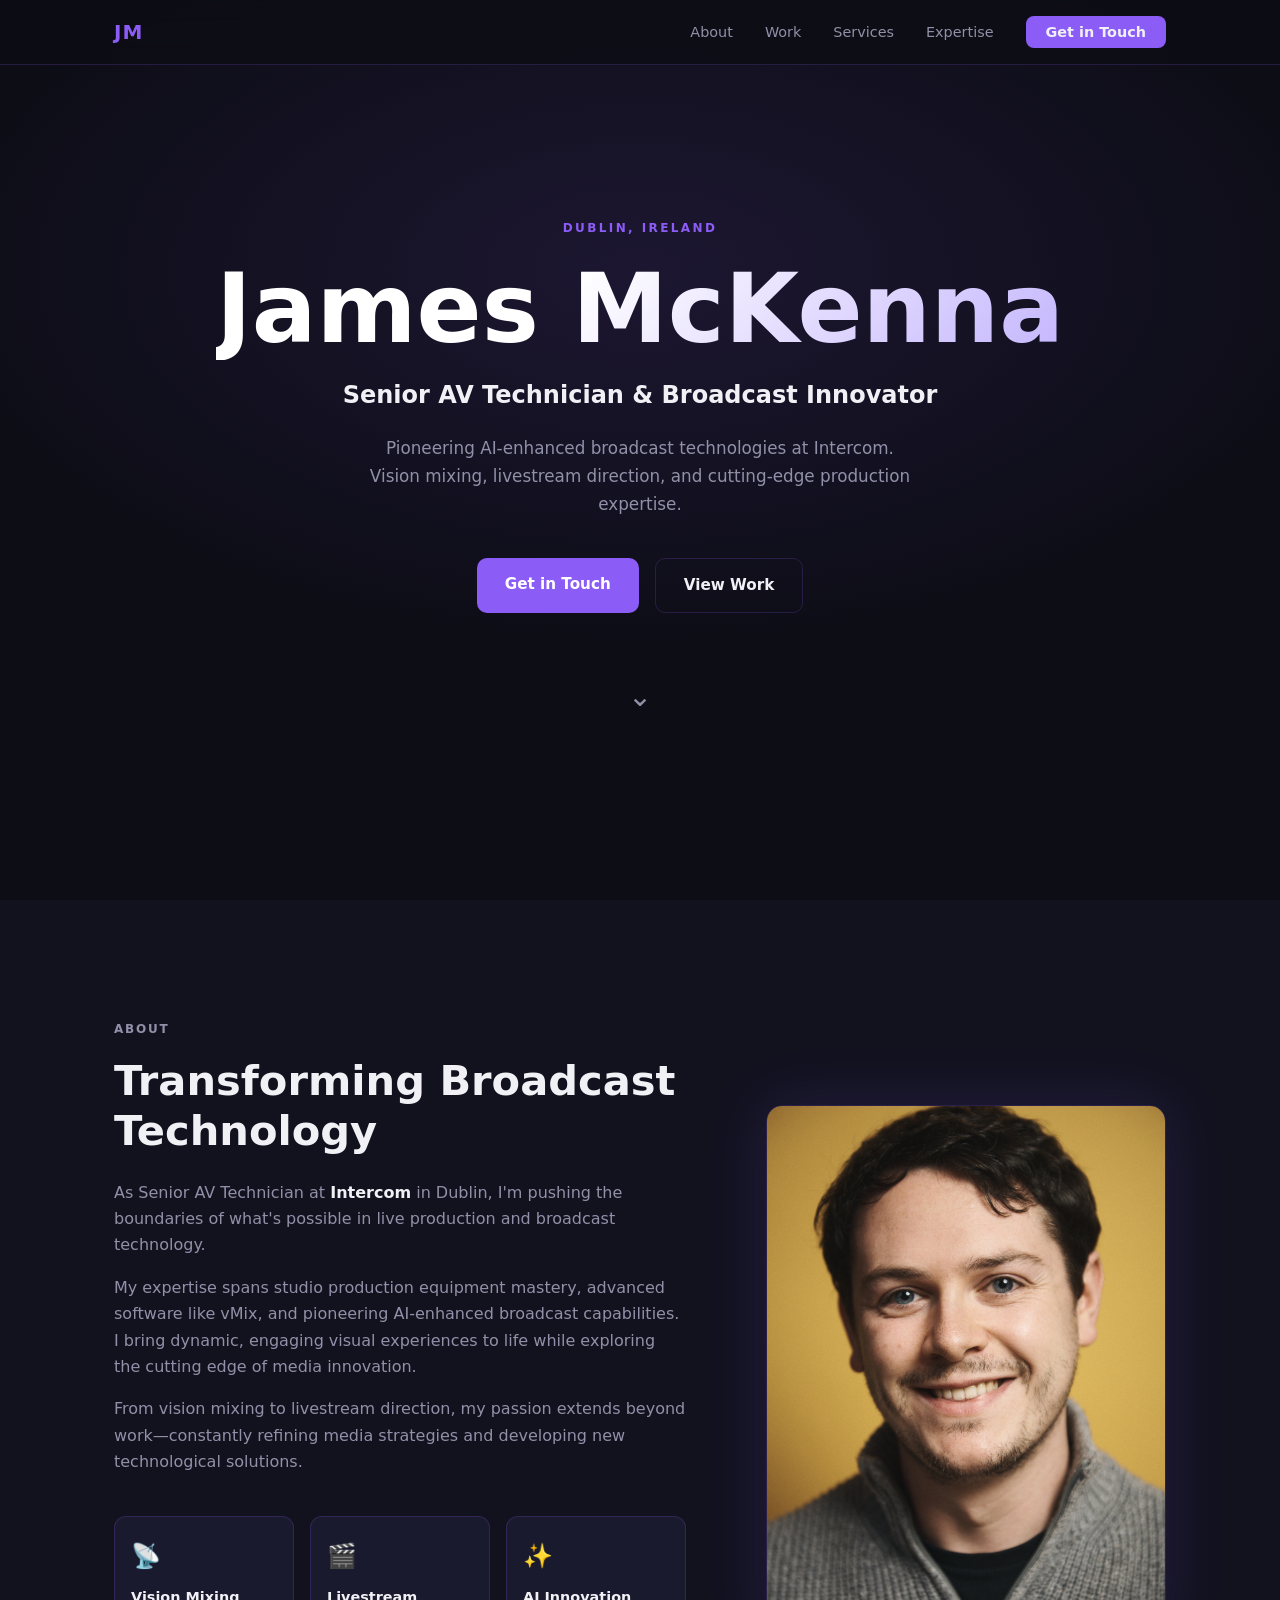
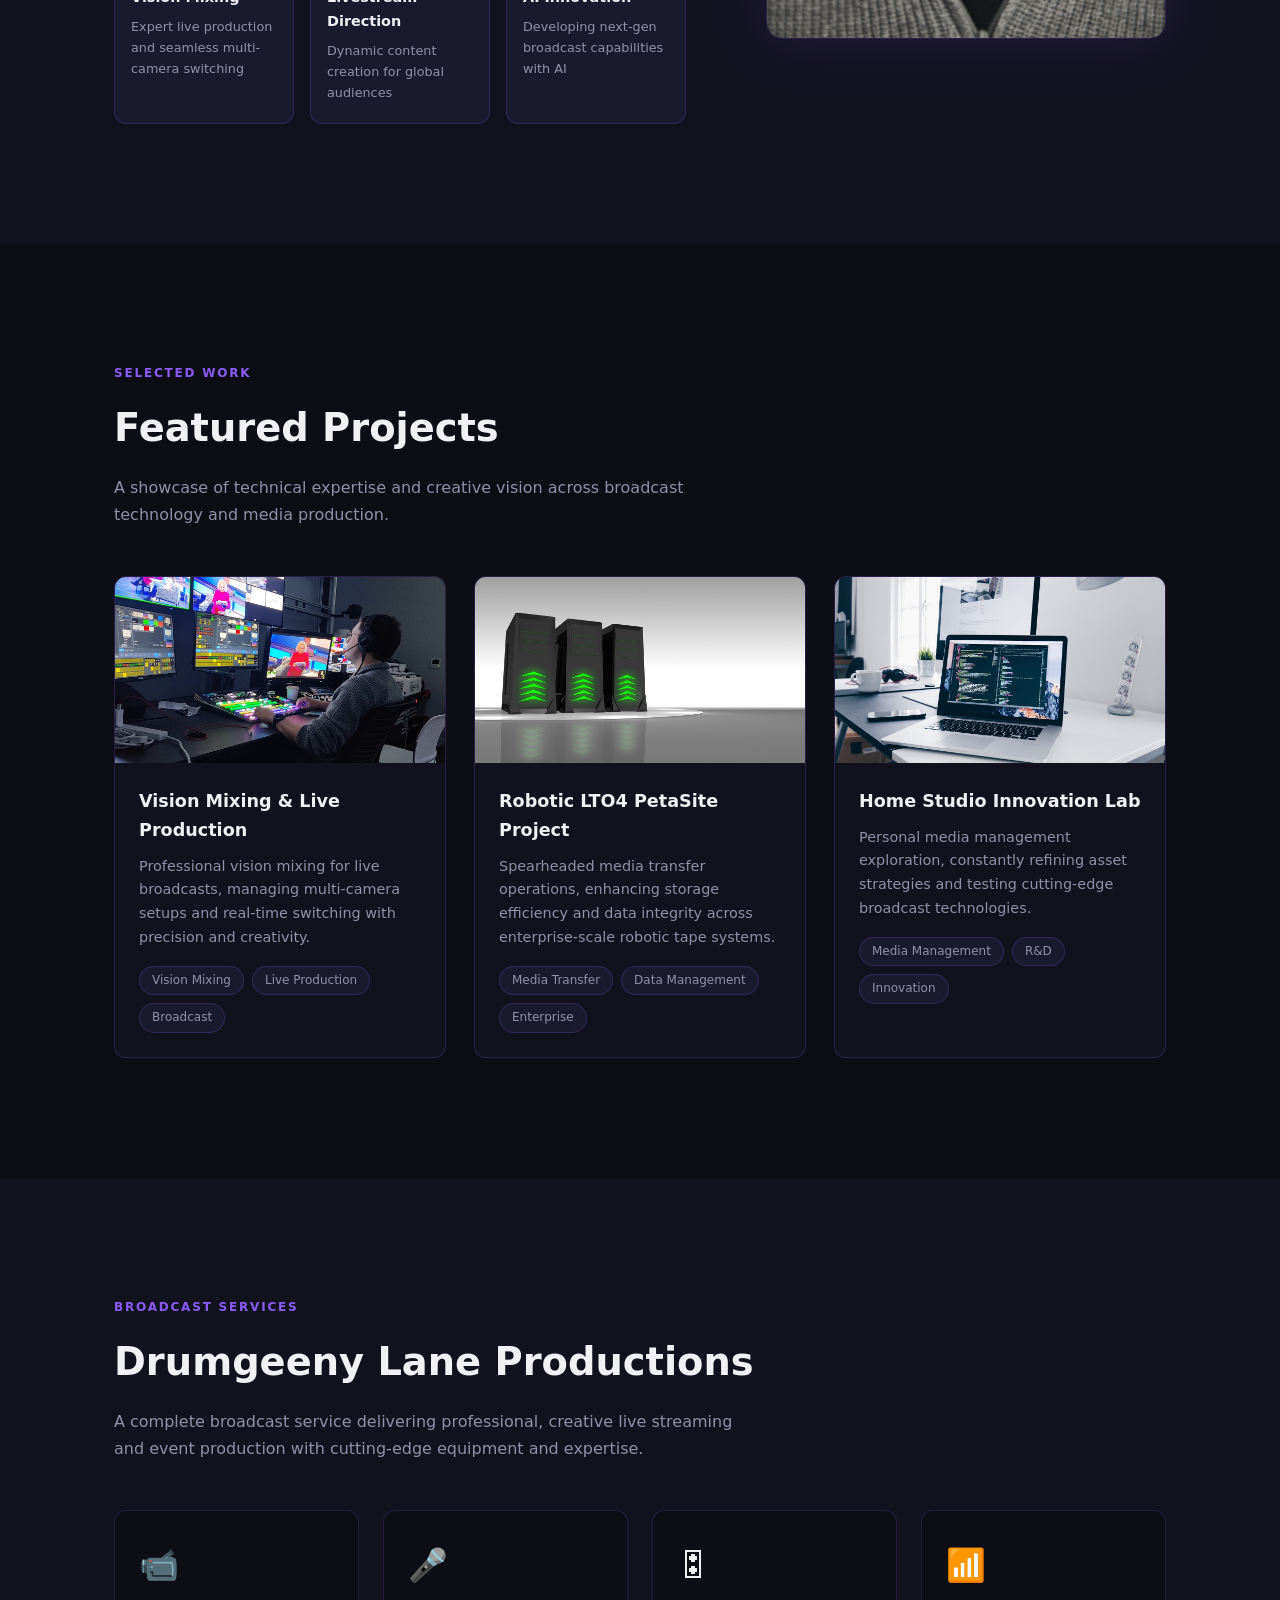
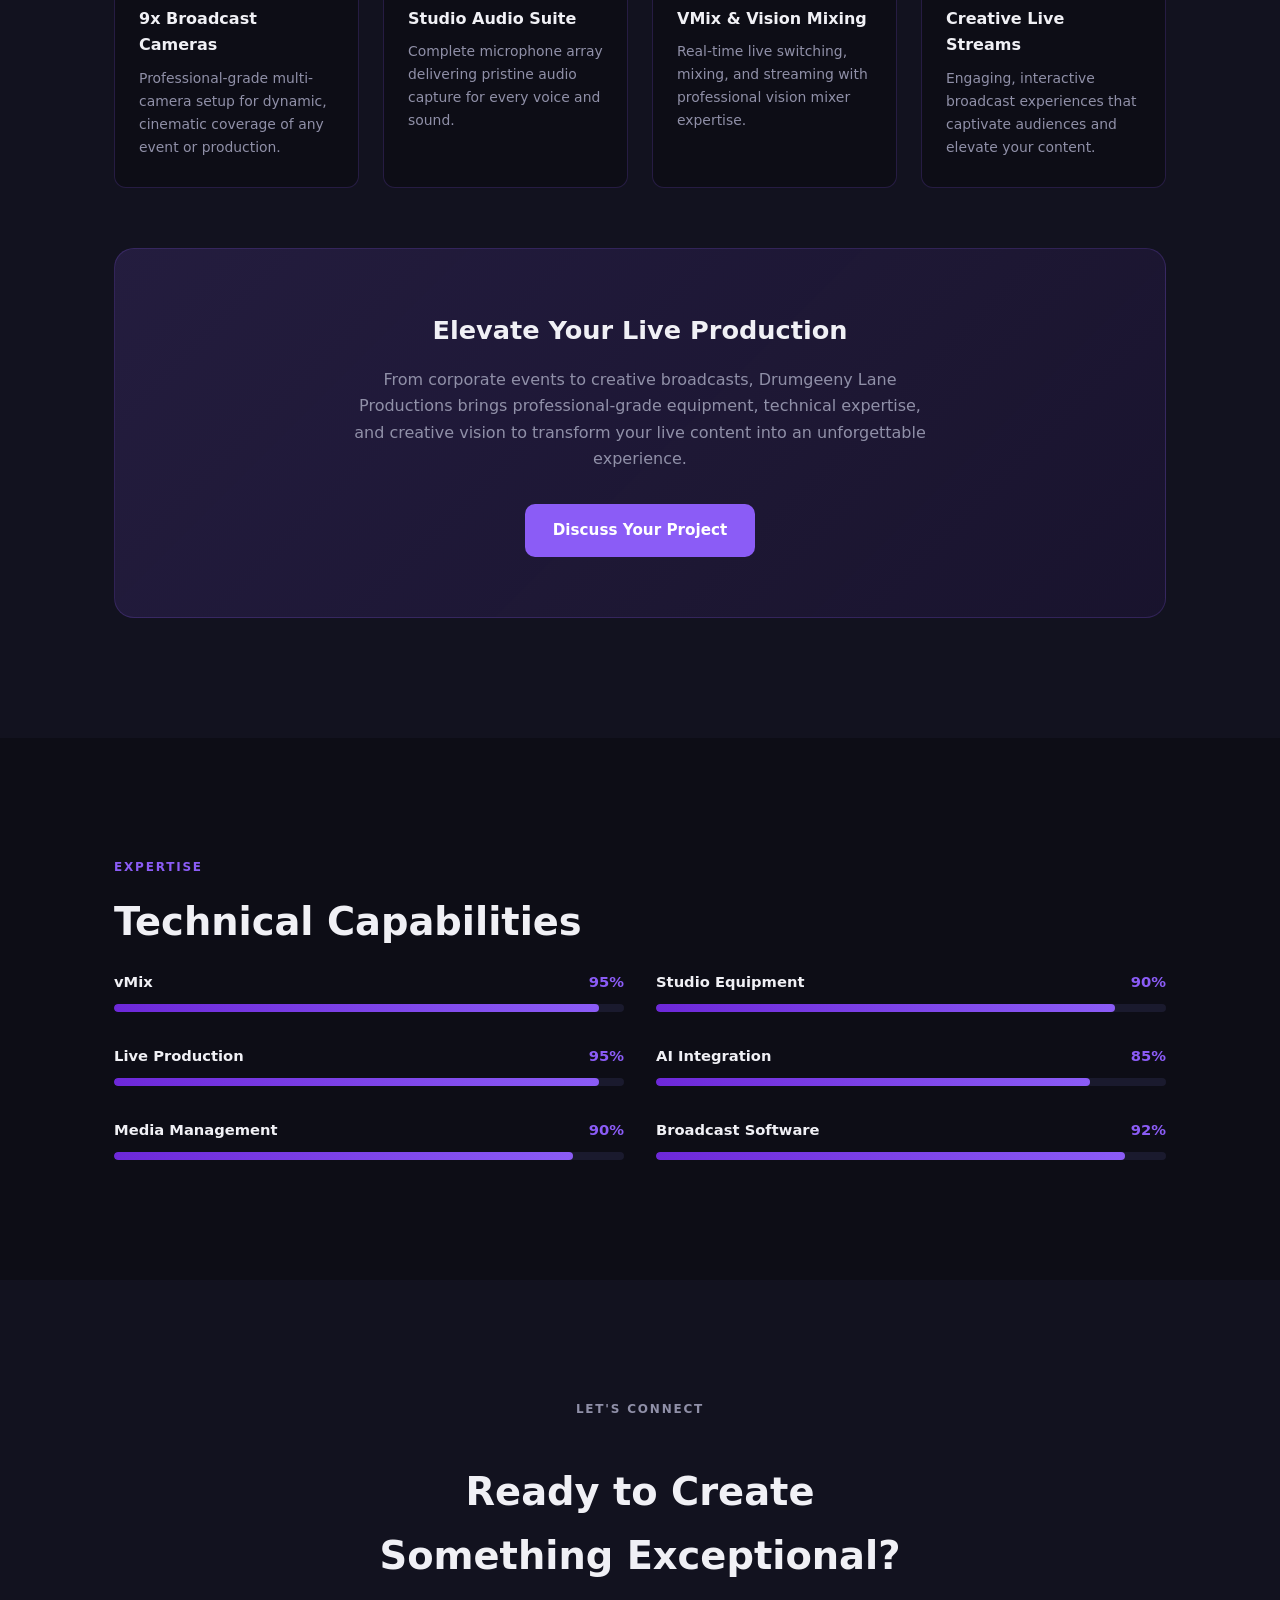
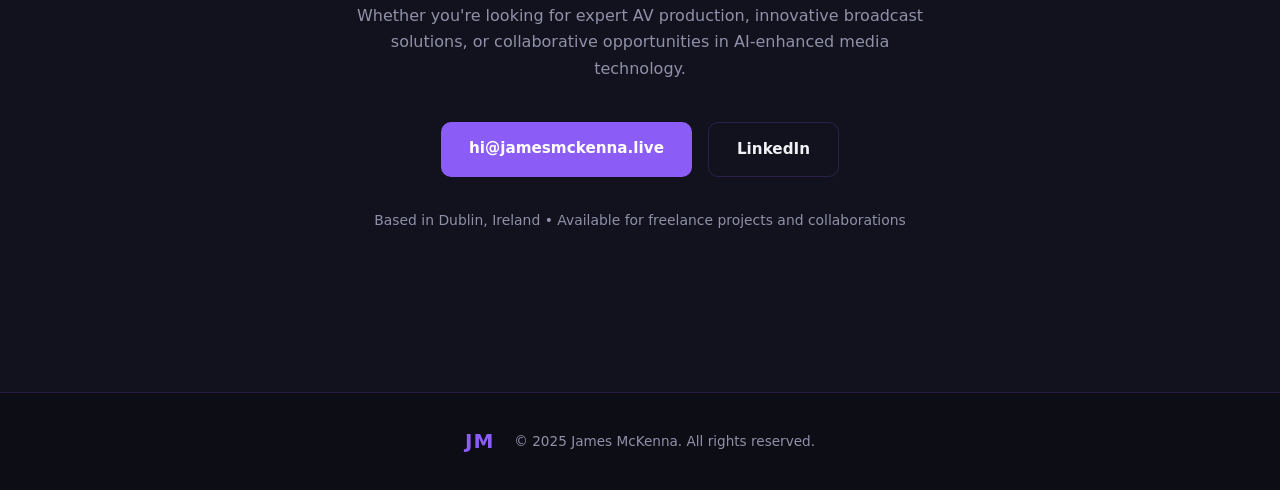
==== index.html @ bcc7bd73 "Initial portfolio site — migrated from Replit Static HTML/CSS/JS version of jamesmckenna.live portfo" ====
<!DOCTYPE html>
<html lang="en">
<head>
  <meta charset="UTF-8" />
  <meta name="viewport" content="width=device-width, initial-scale=1.0" />
  <title>James McKenna - Senior AV Technician & Broadcast Innovator</title>
  <meta name="description" content="Senior AV Technician & Broadcast Innovator based in Dublin, Ireland. Pioneering AI-enhanced broadcast technologies at Intercom." />
  <link rel="stylesheet" href="style.css" />
</head>
<body>

  <!-- NAV -->
  <nav id="navbar">
    <div class="nav-inner">
      <a href="#hero" class="nav-logo">JM</a>
      <button class="nav-toggle" aria-label="Toggle menu">&#9776;</button>
      <ul class="nav-links">
        <li><a href="#about">About</a></li>
        <li><a href="#work">Work</a></li>
        <li><a href="#services">Services</a></li>
        <li><a href="#expertise">Expertise</a></li>
        <li><a href="#contact" class="nav-cta">Get in Touch</a></li>
      </ul>
    </div>
  </nav>

  <!-- HERO -->
  <section id="hero">
    <div class="hero-inner">
      <p class="hero-location">DUBLIN, IRELAND</p>
      <h1 class="hero-name">James McKenna</h1>
      <h2 class="hero-title">Senior AV Technician &amp; Broadcast Innovator</h2>
      <p class="hero-bio">Pioneering AI-enhanced broadcast technologies at Intercom. Vision mixing, livestream direction, and cutting-edge production expertise.</p>
      <div class="hero-ctas">
        <a href="#contact" class="btn btn-primary">Get in Touch</a>
        <a href="#work" class="btn btn-secondary">View Work</a>
      </div>
    </div>
    <div class="hero-scroll-hint">&#8964;</div>
  </section>

  <!-- ABOUT -->
  <section id="about">
    <div class="container about-grid">
      <div class="about-text">
        <p class="section-label">ABOUT</p>
        <h2>Transforming Broadcast Technology</h2>
        <p>As Senior AV Technician at <strong>Intercom</strong> in Dublin, I'm pushing the boundaries of what's possible in live production and broadcast technology.</p>
        <p>My expertise spans studio production equipment mastery, advanced software like vMix, and pioneering AI-enhanced broadcast capabilities. I bring dynamic, engaging visual experiences to life while exploring the cutting edge of media innovation.</p>
        <p>From vision mixing to livestream direction, my passion extends beyond work—constantly refining media strategies and developing new technological solutions.</p>
        <div class="about-cards">
          <div class="about-card">
            <span class="about-icon">&#x1F4E1;</span>
            <h4>Vision Mixing</h4>
            <p>Expert live production and seamless multi-camera switching</p>
          </div>
          <div class="about-card">
            <span class="about-icon">&#x1F3AC;</span>
            <h4>Livestream Direction</h4>
            <p>Dynamic content creation for global audiences</p>
          </div>
          <div class="about-card">
            <span class="about-icon">&#x2728;</span>
            <h4>AI Innovation</h4>
            <p>Developing next-gen broadcast capabilities with AI</p>
          </div>
        </div>
      </div>
      <div class="about-photo">
        <img src="images/james-mckenna.png" alt="James McKenna" />
      </div>
    </div>
  </section>

  <!-- WORK -->
  <section id="work">
    <div class="container">
      <p class="section-label">SELECTED WORK</p>
      <h2>Featured Projects</h2>
      <p class="section-sub">A showcase of technical expertise and creative vision across broadcast technology and media production.</p>
      <div class="projects-grid">

        <div class="project-card">
          <div class="project-img">
            <img src="images/vision-mixing.png" alt="Vision Mixing & Live Production" />
            <a href="#contact" class="project-link">&#8599;</a>
          </div>
          <div class="project-body">
            <h3>Vision Mixing &amp; Live Production</h3>
            <p>Professional vision mixing for live broadcasts, managing multi-camera setups and real-time switching with precision and creativity.</p>
            <div class="tags">
              <span>Vision Mixing</span><span>Live Production</span><span>Broadcast</span>
            </div>
          </div>
        </div>

        <div class="project-card">
          <div class="project-img">
            <img src="images/robotic-tape.jpg" alt="Robotic LTO4 PetaSite Project" />
            <a href="#contact" class="project-link">&#8599;</a>
          </div>
          <div class="project-body">
            <h3>Robotic LTO4 PetaSite Project</h3>
            <p>Spearheaded media transfer operations, enhancing storage efficiency and data integrity across enterprise-scale robotic tape systems.</p>
            <div class="tags">
              <span>Media Transfer</span><span>Data Management</span><span>Enterprise</span>
            </div>
          </div>
        </div>

        <div class="project-card">
          <div class="project-img">
            <img src="images/home-studio.jpg" alt="Home Studio Innovation Lab" />
            <a href="#contact" class="project-link">&#8599;</a>
          </div>
          <div class="project-body">
            <h3>Home Studio Innovation Lab</h3>
            <p>Personal media management exploration, constantly refining asset strategies and testing cutting-edge broadcast technologies.</p>
            <div class="tags">
              <span>Media Management</span><span>R&amp;D</span><span>Innovation</span>
            </div>
          </div>
        </div>

      </div>
    </div>
  </section>

  <!-- SERVICES -->
  <section id="services">
    <div class="container">
      <p class="section-label">BROADCAST SERVICES</p>
      <h2>Drumgeeny Lane Productions</h2>
      <p class="section-sub">A complete broadcast service delivering professional, creative live streaming and event production with cutting-edge equipment and expertise.</p>
      <div class="services-grid">
        <div class="service-card">
          <span class="service-icon">&#x1F4F9;</span>
          <h4>9x Broadcast Cameras</h4>
          <p>Professional-grade multi-camera setup for dynamic, cinematic coverage of any event or production.</p>
        </div>
        <div class="service-card">
          <span class="service-icon">&#x1F3A4;</span>
          <h4>Studio Audio Suite</h4>
          <p>Complete microphone array delivering pristine audio capture for every voice and sound.</p>
        </div>
        <div class="service-card">
          <span class="service-icon">&#x1F39B;</span>
          <h4>VMix &amp; Vision Mixing</h4>
          <p>Real-time live switching, mixing, and streaming with professional vision mixer expertise.</p>
        </div>
        <div class="service-card">
          <span class="service-icon">&#x1F4F6;</span>
          <h4>Creative Live Streams</h4>
          <p>Engaging, interactive broadcast experiences that captivate audiences and elevate your content.</p>
        </div>
      </div>
      <div class="services-cta">
        <h3>Elevate Your Live Production</h3>
        <p>From corporate events to creative broadcasts, Drumgeeny Lane Productions brings professional-grade equipment, technical expertise, and creative vision to transform your live content into an unforgettable experience.</p>
        <a href="#contact" class="btn btn-primary">Discuss Your Project</a>
      </div>
    </div>
  </section>

  <!-- EXPERTISE -->
  <section id="expertise">
    <div class="container">
      <p class="section-label">EXPERTISE</p>
      <h2>Technical Capabilities</h2>
      <div class="skills-grid">
        <div class="skill">
          <div class="skill-header"><span>vMix</span><span>95%</span></div>
          <div class="skill-bar"><div class="skill-fill" data-width="95"></div></div>
        </div>
        <div class="skill">
          <div class="skill-header"><span>Studio Equipment</span><span>90%</span></div>
          <div class="skill-bar"><div class="skill-fill" data-width="90"></div></div>
        </div>
        <div class="skill">
          <div class="skill-header"><span>Live Production</span><span>95%</span></div>
          <div class="skill-bar"><div class="skill-fill" data-width="95"></div></div>
        </div>
        <div class="skill">
          <div class="skill-header"><span>AI Integration</span><span>85%</span></div>
          <div class="skill-bar"><div class="skill-fill" data-width="85"></div></div>
        </div>
        <div class="skill">
          <div class="skill-header"><span>Media Management</span><span>90%</span></div>
          <div class="skill-bar"><div class="skill-fill" data-width="90"></div></div>
        </div>
        <div class="skill">
          <div class="skill-header"><span>Broadcast Software</span><span>92%</span></div>
          <div class="skill-bar"><div class="skill-fill" data-width="92"></div></div>
        </div>
      </div>
    </div>
  </section>

  <!-- CONTACT -->
  <section id="contact">
    <div class="container contact-inner">
      <p class="section-label">LET'S CONNECT</p>
      <h2>Ready to Create Something Exceptional?</h2>
      <p>Whether you're looking for expert AV production, innovative broadcast solutions, or collaborative opportunities in AI-enhanced media technology.</p>
      <div class="contact-links">
        <a href="mailto:hi@jamesmckenna.live" class="btn btn-primary">hi@jamesmckenna.live</a>
        <a href="https://www.linkedin.com/in/jamesmckenna" target="_blank" rel="noopener" class="btn btn-secondary">LinkedIn</a>
      </div>
      <p class="contact-note">Based in Dublin, Ireland &bull; Available for freelance projects and collaborations</p>
    </div>
  </section>

  <footer>
    <div class="container">
      <span class="nav-logo">JM</span>
      <p>&copy; 2025 James McKenna. All rights reserved.</p>
    </div>
  </footer>

  <script src="main.js"></script>
</body>
</html>
---- style.css ----
/* ── Reset & base ── */
*, *::before, *::after { box-sizing: border-box; margin: 0; padding: 0; }

:root {
  --bg:       #0d0d16;
  --bg2:      #12121f;
  --bg3:      #1a1a2e;
  --purple:   #8b5cf6;
  --purple2:  #6d28d9;
  --text:     #f0f0f5;
  --muted:    #9090a8;
  --border:   rgba(139,92,246,.2);
  --radius:   12px;
  font-size: 16px;
}

html { scroll-behavior: smooth; }

body {
  background: var(--bg);
  color: var(--text);
  font-family: 'Segoe UI', system-ui, -apple-system, sans-serif;
  line-height: 1.65;
}

a { color: inherit; text-decoration: none; }
img { display: block; width: 100%; height: 100%; object-fit: cover; }

.container { max-width: 1100px; margin: 0 auto; padding: 0 24px; }

.section-label {
  font-size: .75rem;
  letter-spacing: .15em;
  color: var(--purple);
  font-weight: 600;
  text-transform: uppercase;
  margin-bottom: 12px;
}

.section-sub {
  color: var(--muted);
  max-width: 640px;
  margin-bottom: 48px;
}

/* ── Nav ── */
#navbar {
  position: fixed;
  top: 0; left: 0; right: 0;
  z-index: 100;
  background: rgba(13,13,22,.85);
  backdrop-filter: blur(12px);
  border-bottom: 1px solid var(--border);
}

.nav-inner {
  max-width: 1100px;
  margin: 0 auto;
  padding: 0 24px;
  height: 64px;
  display: flex;
  align-items: center;
  justify-content: space-between;
}

.nav-logo {
  font-size: 1.25rem;
  font-weight: 800;
  color: var(--purple);
  letter-spacing: .05em;
}

.nav-links {
  list-style: none;
  display: flex;
  gap: 32px;
  align-items: center;
}

.nav-links a {
  font-size: .9rem;
  color: var(--muted);
  transition: color .2s;
}
.nav-links a:hover { color: var(--text); }

.nav-cta {
  background: var(--purple);
  color: var(--text) !important;
  padding: 8px 20px;
  border-radius: 8px;
  font-weight: 600;
  transition: background .2s !important;
}
.nav-cta:hover { background: var(--purple2) !important; }

.nav-toggle {
  display: none;
  background: none;
  border: none;
  color: var(--text);
  font-size: 1.4rem;
  cursor: pointer;
}

/* ── Buttons ── */
.btn {
  display: inline-block;
  padding: 14px 28px;
  border-radius: 10px;
  font-weight: 600;
  font-size: .95rem;
  transition: all .2s;
  cursor: pointer;
}
.btn-primary {
  background: var(--purple);
  color: #fff;
}
.btn-primary:hover { background: var(--purple2); transform: translateY(-1px); }
.btn-secondary {
  background: transparent;
  border: 1px solid var(--border);
  color: var(--text);
}
.btn-secondary:hover { border-color: var(--purple); color: var(--purple); }

/* ── Hero ── */
#hero {
  min-height: 100vh;
  display: flex;
  flex-direction: column;
  align-items: center;
  justify-content: center;
  text-align: center;
  padding: 100px 24px 60px;
  background: radial-gradient(ellipse 80% 60% at 50% 30%, rgba(139,92,246,.12) 0%, transparent 70%);
}

.hero-location {
  font-size: .75rem;
  letter-spacing: .2em;
  color: var(--purple);
  font-weight: 600;
  margin-bottom: 20px;
}

.hero-name {
  font-size: clamp(3rem, 10vw, 6rem);
  font-weight: 900;
  line-height: 1.05;
  margin-bottom: 16px;
  background: linear-gradient(135deg, #fff 40%, #c4b5fd);
  -webkit-background-clip: text;
  -webkit-text-fill-color: transparent;
  background-clip: text;
}

.hero-title {
  font-size: clamp(1.1rem, 3vw, 1.5rem);
  font-weight: 600;
  color: var(--text);
  margin-bottom: 20px;
}

.hero-bio {
  color: var(--muted);
  max-width: 560px;
  margin: 0 auto 40px;
  font-size: 1.05rem;
}

.hero-ctas { display: flex; gap: 16px; justify-content: center; flex-wrap: wrap; }

.hero-scroll-hint {
  margin-top: 60px;
  font-size: 1.8rem;
  color: var(--muted);
  animation: bounce 2s infinite;
}
@keyframes bounce {
  0%,100% { transform: translateY(0); }
  50%      { transform: translateY(8px); }
}

/* ── About ── */
#about {
  padding: 120px 0;
  background: var(--bg2);
}

.about-grid {
  display: grid;
  grid-template-columns: 1fr 400px;
  gap: 80px;
  align-items: center;
}

.about-text h2 {
  font-size: clamp(1.8rem, 4vw, 2.6rem);
  font-weight: 800;
  margin-bottom: 24px;
  line-height: 1.2;
}
.about-text p { color: var(--muted); margin-bottom: 16px; }
.about-text strong { color: var(--text); }

.about-cards {
  display: grid;
  grid-template-columns: repeat(3, 1fr);
  gap: 16px;
  margin-top: 40px;
}

.about-card {
  background: var(--bg3);
  border: 1px solid var(--border);
  border-radius: var(--radius);
  padding: 20px 16px;
}
.about-icon { font-size: 1.5rem; display: block; margin-bottom: 10px; }
.about-card h4 { font-size: .9rem; font-weight: 700; margin-bottom: 6px; }
.about-card p { font-size: .8rem; color: var(--muted); margin: 0; }

.about-photo {
  border-radius: 16px;
  overflow: hidden;
  aspect-ratio: 3/4;
  border: 1px solid var(--border);
  box-shadow: 0 0 60px rgba(139,92,246,.15);
}

/* ── Work ── */
#work {
  padding: 120px 0;
  background: var(--bg);
}

#work h2, #expertise h2, #services h2, #contact h2 {
  font-size: clamp(1.8rem, 4vw, 2.4rem);
  font-weight: 800;
  margin-bottom: 16px;
}

.projects-grid {
  display: grid;
  grid-template-columns: repeat(auto-fit, minmax(300px, 1fr));
  gap: 28px;
}

.project-card {
  background: var(--bg2);
  border: 1px solid var(--border);
  border-radius: var(--radius);
  overflow: hidden;
  transition: transform .25s, box-shadow .25s;
}
.project-card:hover {
  transform: translateY(-4px);
  box-shadow: 0 16px 40px rgba(139,92,246,.15);
}

.project-img {
  position: relative;
  aspect-ratio: 16/9;
  overflow: hidden;
}
.project-img img { transition: transform .4s; }
.project-card:hover .project-img img { transform: scale(1.04); }

.project-link {
  position: absolute;
  top: 12px; right: 12px;
  width: 36px; height: 36px;
  background: rgba(139,92,246,.8);
  border-radius: 8px;
  display: flex; align-items: center; justify-content: center;
  font-size: 1rem;
  opacity: 0;
  transition: opacity .2s;
}
.project-card:hover .project-link { opacity: 1; }

.project-body { padding: 24px; }
.project-body h3 { font-size: 1.1rem; font-weight: 700; margin-bottom: 10px; }
.project-body p { color: var(--muted); font-size: .9rem; margin-bottom: 16px; }

.tags { display: flex; flex-wrap: wrap; gap: 8px; }
.tags span {
  font-size: .75rem;
  background: var(--bg3);
  border: 1px solid var(--border);
  padding: 4px 12px;
  border-radius: 20px;
  color: var(--muted);
}

/* ── Services ── */
#services {
  padding: 120px 0;
  background: var(--bg2);
}

.services-grid {
  display: grid;
  grid-template-columns: repeat(auto-fit, minmax(220px, 1fr));
  gap: 24px;
  margin-bottom: 60px;
}

.service-card {
  background: var(--bg);
  border: 1px solid var(--border);
  border-radius: var(--radius);
  padding: 28px 24px;
  transition: border-color .2s;
}
.service-card:hover { border-color: var(--purple); }
.service-icon { font-size: 2rem; display: block; margin-bottom: 14px; }
.service-card h4 { font-weight: 700; margin-bottom: 8px; }
.service-card p { color: var(--muted); font-size: .87rem; }

.services-cta {
  background: linear-gradient(135deg, rgba(139,92,246,.15), rgba(109,40,217,.08));
  border: 1px solid var(--border);
  border-radius: 20px;
  padding: 60px;
  text-align: center;
}
.services-cta h3 { font-size: 1.6rem; font-weight: 800; margin-bottom: 16px; }
.services-cta p { color: var(--muted); max-width: 580px; margin: 0 auto 32px; }

/* ── Expertise ── */
#expertise {
  padding: 120px 0;
  background: var(--bg);
}

.skills-grid {
  display: grid;
  grid-template-columns: repeat(auto-fit, minmax(440px, 1fr));
  gap: 32px;
}

.skill { }
.skill-header {
  display: flex;
  justify-content: space-between;
  margin-bottom: 10px;
  font-size: .92rem;
  font-weight: 600;
}
.skill-header span:last-child { color: var(--purple); }

.skill-bar {
  height: 8px;
  background: var(--bg3);
  border-radius: 99px;
  overflow: hidden;
}
.skill-fill {
  height: 100%;
  width: 0;
  background: linear-gradient(90deg, var(--purple2), var(--purple));
  border-radius: 99px;
  transition: width 1.2s cubic-bezier(.25,.46,.45,.94);
}

/* ── Contact ── */
#contact {
  padding: 120px 0;
  background: var(--bg2);
  text-align: center;
}

.contact-inner { max-width: 640px; margin: 0 auto; }
.contact-inner h2 { margin-bottom: 20px; }
.contact-inner > p { color: var(--muted); margin-bottom: 40px; }

.contact-links { display: flex; gap: 16px; justify-content: center; flex-wrap: wrap; margin-bottom: 32px; }

.contact-note { color: var(--muted); font-size: .87rem; }

/* ── Footer ── */
footer {
  background: var(--bg);
  border-top: 1px solid var(--border);
  padding: 32px 24px;
  text-align: center;
}
footer .container { display: flex; align-items: center; justify-content: center; gap: 20px; flex-wrap: wrap; }
footer p { color: var(--muted); font-size: .85rem; }

/* ── Responsive ── */
@media (max-width: 860px) {
  .about-grid { grid-template-columns: 1fr; }
  .about-photo { aspect-ratio: 1/1; max-width: 340px; margin: 0 auto; }
  .about-cards { grid-template-columns: 1fr; }
  .skills-grid { grid-template-columns: 1fr; }
  .services-cta { padding: 36px 24px; }
}

@media (max-width: 640px) {
  .nav-links { display: none; flex-direction: column; position: absolute; top: 64px; left: 0; right: 0; background: var(--bg2); padding: 20px 24px; border-bottom: 1px solid var(--border); gap: 16px; }
  .nav-links.open { display: flex; }
  .nav-toggle { display: block; }
  .projects-grid { grid-template-columns: 1fr; }
  .services-grid { grid-template-columns: 1fr; }
}
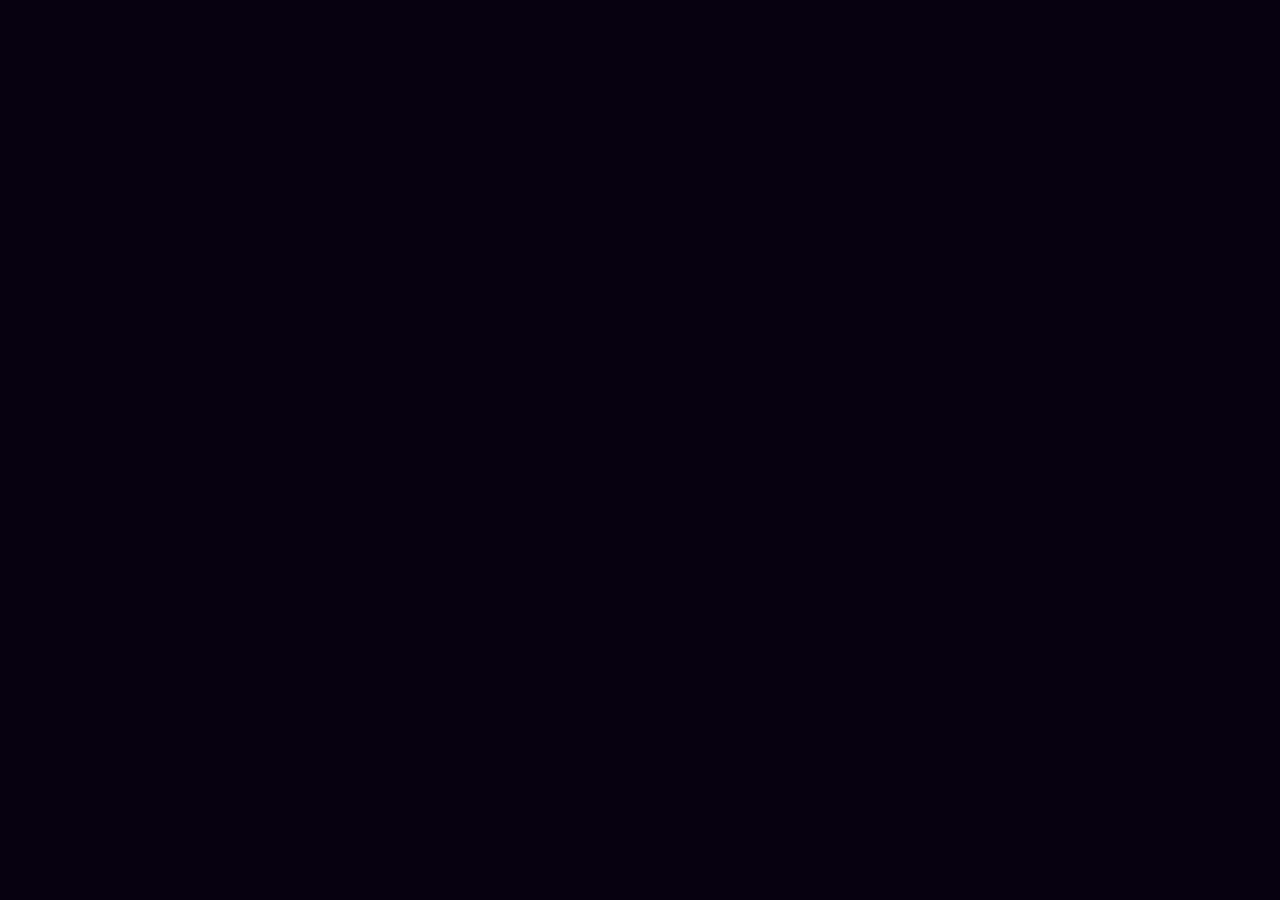
==== commit 921a47b9: "Deploy McKenna.Live design system Full redesign using new design system: React components, design to" ====
--- a/index.html
+++ b/index.html
@@ -1,222 +1,29 @@
-<!DOCTYPE html>
+<!doctype html>
 <html lang="en">
 <head>
-  <meta charset="UTF-8" />
-  <meta name="viewport" content="width=device-width, initial-scale=1.0" />
-  <title>James McKenna - Senior AV Technician & Broadcast Innovator</title>
-  <meta name="description" content="Senior AV Technician & Broadcast Innovator based in Dublin, Ireland. Pioneering AI-enhanced broadcast technologies at Intercom." />
-  <link rel="stylesheet" href="style.css" />
+  <meta charset="UTF-8"/>
+  <meta name="viewport" content="width=device-width, initial-scale=1.0"/>
+  <title>James McKenna — Senior AV Technician & Broadcast Innovator</title>
+  <meta name="description" content="Senior AV Technician & Broadcast Innovator based in Dublin, Ireland. Pioneering AI-enhanced broadcast technologies at Fin (previously Intercom)."/>
+  <link rel="stylesheet" href="tokens.css"/>
+  <link rel="icon" href="./assets/jm-logo.svg" type="image/svg+xml"/>
 </head>
 <body>
+  <div id="root"></div>
 
-  <!-- NAV -->
-  <nav id="navbar">
-    <div class="nav-inner">
-      <a href="#hero" class="nav-logo">JM</a>
-      <button class="nav-toggle" aria-label="Toggle menu">&#9776;</button>
-      <ul class="nav-links">
-        <li><a href="#about">About</a></li>
-        <li><a href="#work">Work</a></li>
-        <li><a href="#services">Services</a></li>
-        <li><a href="#expertise">Expertise</a></li>
-        <li><a href="#contact" class="nav-cta">Get in Touch</a></li>
-      </ul>
-    </div>
-  </nav>
+  <script src="https://unpkg.com/react@18.3.1/umd/react.development.js" integrity="sha384-hD6/rw4ppMLGNu3tX5cjIb+uRZ7UkRJ6BPkLpg4hAu/6onKUg4lLsHAs9EBPT82L" crossorigin="anonymous"></script>
+  <script src="https://unpkg.com/react-dom@18.3.1/umd/react-dom.development.js" integrity="sha384-u6aeetuaXnQ38mYT8rp6sbXaQe3NL9t+IBXmnYxwkUI2Hw4bsp2Wvmx4yRQF1uAm" crossorigin="anonymous"></script>
+  <script src="https://unpkg.com/@babel/standalone@7.29.0/babel.min.js" integrity="sha384-m08KidiNqLdpJqLq95G/LEi8Qvjl/xUYll3QILypMoQ65QorJ9Lvtp2RXYGBFj1y" crossorigin="anonymous"></script>
 
-  <!-- HERO -->
-  <section id="hero">
-    <div class="hero-inner">
-      <p class="hero-location">DUBLIN, IRELAND</p>
-      <h1 class="hero-name">James McKenna</h1>
-      <h2 class="hero-title">Senior AV Technician &amp; Broadcast Innovator</h2>
-      <p class="hero-bio">Pioneering AI-enhanced broadcast technologies at Intercom. Vision mixing, livestream direction, and cutting-edge production expertise.</p>
-      <div class="hero-ctas">
-        <a href="#contact" class="btn btn-primary">Get in Touch</a>
-        <a href="#work" class="btn btn-secondary">View Work</a>
-      </div>
-    </div>
-    <div class="hero-scroll-hint">&#8964;</div>
-  </section>
-
-  <!-- ABOUT -->
-  <section id="about">
-    <div class="container about-grid">
-      <div class="about-text">
-        <p class="section-label">ABOUT</p>
-        <h2>Transforming Broadcast Technology</h2>
-        <p>As Senior AV Technician at <strong>Intercom</strong> in Dublin, I'm pushing the boundaries of what's possible in live production and broadcast technology.</p>
-        <p>My expertise spans studio production equipment mastery, advanced software like vMix, and pioneering AI-enhanced broadcast capabilities. I bring dynamic, engaging visual experiences to life while exploring the cutting edge of media innovation.</p>
-        <p>From vision mixing to livestream direction, my passion extends beyond work—constantly refining media strategies and developing new technological solutions.</p>
-        <div class="about-cards">
-          <div class="about-card">
-            <span class="about-icon">&#x1F4E1;</span>
-            <h4>Vision Mixing</h4>
-            <p>Expert live production and seamless multi-camera switching</p>
-          </div>
-          <div class="about-card">
-            <span class="about-icon">&#x1F3AC;</span>
-            <h4>Livestream Direction</h4>
-            <p>Dynamic content creation for global audiences</p>
-          </div>
-          <div class="about-card">
-            <span class="about-icon">&#x2728;</span>
-            <h4>AI Innovation</h4>
-            <p>Developing next-gen broadcast capabilities with AI</p>
-          </div>
-        </div>
-      </div>
-      <div class="about-photo">
-        <img src="images/james-mckenna.png" alt="James McKenna" />
-      </div>
-    </div>
-  </section>
-
-  <!-- WORK -->
-  <section id="work">
-    <div class="container">
-      <p class="section-label">SELECTED WORK</p>
-      <h2>Featured Projects</h2>
-      <p class="section-sub">A showcase of technical expertise and creative vision across broadcast technology and media production.</p>
-      <div class="projects-grid">
-
-        <div class="project-card">
-          <div class="project-img">
-            <img src="images/vision-mixing.png" alt="Vision Mixing & Live Production" />
-            <a href="#contact" class="project-link">&#8599;</a>
-          </div>
-          <div class="project-body">
-            <h3>Vision Mixing &amp; Live Production</h3>
-            <p>Professional vision mixing for live broadcasts, managing multi-camera setups and real-time switching with precision and creativity.</p>
-            <div class="tags">
-              <span>Vision Mixing</span><span>Live Production</span><span>Broadcast</span>
-            </div>
-          </div>
-        </div>
-
-        <div class="project-card">
-          <div class="project-img">
-            <img src="images/robotic-tape.jpg" alt="Robotic LTO4 PetaSite Project" />
-            <a href="#contact" class="project-link">&#8599;</a>
-          </div>
-          <div class="project-body">
-            <h3>Robotic LTO4 PetaSite Project</h3>
-            <p>Spearheaded media transfer operations, enhancing storage efficiency and data integrity across enterprise-scale robotic tape systems.</p>
-            <div class="tags">
-              <span>Media Transfer</span><span>Data Management</span><span>Enterprise</span>
-            </div>
-          </div>
-        </div>
-
-        <div class="project-card">
-          <div class="project-img">
-            <img src="images/home-studio.jpg" alt="Home Studio Innovation Lab" />
-            <a href="#contact" class="project-link">&#8599;</a>
-          </div>
-          <div class="project-body">
-            <h3>Home Studio Innovation Lab</h3>
-            <p>Personal media management exploration, constantly refining asset strategies and testing cutting-edge broadcast technologies.</p>
-            <div class="tags">
-              <span>Media Management</span><span>R&amp;D</span><span>Innovation</span>
-            </div>
-          </div>
-        </div>
-
-      </div>
-    </div>
-  </section>
-
-  <!-- SERVICES -->
-  <section id="services">
-    <div class="container">
-      <p class="section-label">BROADCAST SERVICES</p>
-      <h2>Drumgeeny Lane Productions</h2>
-      <p class="section-sub">A complete broadcast service delivering professional, creative live streaming and event production with cutting-edge equipment and expertise.</p>
-      <div class="services-grid">
-        <div class="service-card">
-          <span class="service-icon">&#x1F4F9;</span>
-          <h4>9x Broadcast Cameras</h4>
-          <p>Professional-grade multi-camera setup for dynamic, cinematic coverage of any event or production.</p>
-        </div>
-        <div class="service-card">
-          <span class="service-icon">&#x1F3A4;</span>
-          <h4>Studio Audio Suite</h4>
-          <p>Complete microphone array delivering pristine audio capture for every voice and sound.</p>
-        </div>
-        <div class="service-card">
-          <span class="service-icon">&#x1F39B;</span>
-          <h4>VMix &amp; Vision Mixing</h4>
-          <p>Real-time live switching, mixing, and streaming with professional vision mixer expertise.</p>
-        </div>
-        <div class="service-card">
-          <span class="service-icon">&#x1F4F6;</span>
-          <h4>Creative Live Streams</h4>
-          <p>Engaging, interactive broadcast experiences that captivate audiences and elevate your content.</p>
-        </div>
-      </div>
-      <div class="services-cta">
-        <h3>Elevate Your Live Production</h3>
-        <p>From corporate events to creative broadcasts, Drumgeeny Lane Productions brings professional-grade equipment, technical expertise, and creative vision to transform your live content into an unforgettable experience.</p>
-        <a href="#contact" class="btn btn-primary">Discuss Your Project</a>
-      </div>
-    </div>
-  </section>
-
-  <!-- EXPERTISE -->
-  <section id="expertise">
-    <div class="container">
-      <p class="section-label">EXPERTISE</p>
-      <h2>Technical Capabilities</h2>
-      <div class="skills-grid">
-        <div class="skill">
-          <div class="skill-header"><span>vMix</span><span>95%</span></div>
-          <div class="skill-bar"><div class="skill-fill" data-width="95"></div></div>
-        </div>
-        <div class="skill">
-          <div class="skill-header"><span>Studio Equipment</span><span>90%</span></div>
-          <div class="skill-bar"><div class="skill-fill" data-width="90"></div></div>
-        </div>
-        <div class="skill">
-          <div class="skill-header"><span>Live Production</span><span>95%</span></div>
-          <div class="skill-bar"><div class="skill-fill" data-width="95"></div></div>
-        </div>
-        <div class="skill">
-          <div class="skill-header"><span>AI Integration</span><span>85%</span></div>
-          <div class="skill-bar"><div class="skill-fill" data-width="85"></div></div>
-        </div>
-        <div class="skill">
-          <div class="skill-header"><span>Media Management</span><span>90%</span></div>
-          <div class="skill-bar"><div class="skill-fill" data-width="90"></div></div>
-        </div>
-        <div class="skill">
-          <div class="skill-header"><span>Broadcast Software</span><span>92%</span></div>
-          <div class="skill-bar"><div class="skill-fill" data-width="92"></div></div>
-        </div>
-      </div>
-    </div>
-  </section>
-
-  <!-- CONTACT -->
-  <section id="contact">
-    <div class="container contact-inner">
-      <p class="section-label">LET'S CONNECT</p>
-      <h2>Ready to Create Something Exceptional?</h2>
-      <p>Whether you're looking for expert AV production, innovative broadcast solutions, or collaborative opportunities in AI-enhanced media technology.</p>
-      <div class="contact-links">
-        <a href="mailto:hi@jamesmckenna.live" class="btn btn-primary">hi@jamesmckenna.live</a>
-        <a href="https://www.linkedin.com/in/jamesmckenna" target="_blank" rel="noopener" class="btn btn-secondary">LinkedIn</a>
-      </div>
-      <p class="contact-note">Based in Dublin, Ireland &bull; Available for freelance projects and collaborations</p>
-    </div>
-  </section>
-
-  <footer>
-    <div class="container">
-      <span class="nav-logo">JM</span>
-      <p>&copy; 2025 James McKenna. All rights reserved.</p>
-    </div>
-  </footer>
-
-  <script src="main.js"></script>
+  <script type="text/babel" src="Icons.jsx"></script>
+  <script type="text/babel" src="Nav.jsx"></script>
+  <script type="text/babel" src="Hero.jsx"></script>
+  <script type="text/babel" src="About.jsx"></script>
+  <script type="text/babel" src="Work.jsx"></script>
+  <script type="text/babel" src="Services.jsx"></script>
+  <script type="text/babel" src="Expertise.jsx"></script>
+  <script type="text/babel" src="Contact.jsx"></script>
+  <script type="text/babel" src="Footer.jsx"></script>
+  <script type="text/babel" src="App.jsx"></script>
 </body>
 </html>
--- a/tokens.css
+++ b/tokens.css
@@ -0,0 +1,693 @@
+/* Landing-page-specific styles. Imports root tokens. */
+@import url('./colors_and_type.css');
+
+* { box-sizing: border-box; margin: 0; padding: 0; }
+html { scroll-behavior: smooth; }
+
+body {
+  background: var(--bg);
+  color: var(--fg-2);
+  font-family: var(--font-body);
+  line-height: var(--lh-normal);
+  overflow-x: hidden;
+}
+
+/* Page-level grain layer */
+body::before {
+  content: '';
+  position: fixed; inset: 0;
+  background-image: url('./assets/noise.svg');
+  background-size: 200px;
+  opacity: .35;
+  mix-blend-mode: overlay;
+  pointer-events: none;
+  z-index: 1;
+}
+
+img { display: block; max-width: 100%; }
+
+.container {
+  max-width: var(--container);
+  margin: 0 auto;
+  padding: 0 var(--sp-5);
+  position: relative;
+  z-index: 2;
+}
+
+section { position: relative; padding: 120px 0; }
+
+/* ───────── NAV ───────── */
+.nav {
+  position: fixed; top: 0; left: 0; right: 0;
+  z-index: 100;
+  background: rgba(6, 1, 15, .72);
+  backdrop-filter: blur(14px) saturate(150%);
+  -webkit-backdrop-filter: blur(14px) saturate(150%);
+  border-bottom: 1px solid var(--border);
+}
+.nav-inner {
+  max-width: var(--container);
+  margin: 0 auto;
+  padding: 0 var(--sp-5);
+  height: 68px;
+  display: flex; align-items: center; justify-content: space-between;
+}
+.nav-logo {
+  display: flex; align-items: center; gap: 12px;
+  font-family: var(--font-display);
+  font-weight: 900;
+  font-size: 1.2rem;
+  color: var(--neon-magenta);
+  letter-spacing: .04em;
+  text-shadow: 0 0 14px rgba(255, 46, 154, .55);
+}
+.nav-logo img { height: 28px; }
+.nav-links {
+  display: flex; align-items: center; gap: 28px;
+  list-style: none;
+}
+.nav-links a {
+  font-family: var(--font-body);
+  font-size: 13px;
+  font-weight: 500;
+  color: var(--fg-3);
+  position: relative;
+  padding: 4px 0;
+  cursor: pointer;
+  transition: color var(--dur) var(--ease-out);
+}
+.nav-links a:hover { color: var(--fg-1); }
+.nav-links a.active { color: var(--neon-cyan); }
+.nav-links a.active::after {
+  content: '';
+  position: absolute;
+  left: 0; right: 0; bottom: -6px;
+  height: 1px;
+  background: var(--neon-cyan);
+  box-shadow: 0 0 8px var(--neon-cyan);
+}
+.nav-cta {
+  background: linear-gradient(135deg, var(--neon-magenta) 0%, var(--neon-violet) 100%);
+  color: #fff !important;
+  padding: 9px 18px;
+  border-radius: 8px;
+  font-weight: 600;
+  box-shadow: var(--glow-magenta-sm), var(--inset-bezel);
+  transition: all var(--dur) var(--ease-out);
+}
+.nav-cta:hover { transform: translateY(-1px); box-shadow: var(--glow-magenta-md), var(--inset-bezel); }
+.nav-toggle {
+  display: none;
+  background: none; border: none;
+  color: var(--fg-1);
+  font-size: 1.4rem;
+  cursor: pointer;
+}
+
+/* ───────── BUTTONS ───────── */
+.btn {
+  display: inline-flex;
+  align-items: center;
+  gap: 8px;
+  padding: 14px 26px;
+  border-radius: 10px;
+  font-family: var(--font-body);
+  font-weight: 600;
+  font-size: .95rem;
+  letter-spacing: .01em;
+  cursor: pointer;
+  border: 1px solid transparent;
+  transition: all var(--dur) var(--ease-out);
+  text-decoration: none;
+  position: relative;
+}
+.btn-primary {
+  background: linear-gradient(135deg, var(--neon-magenta) 0%, var(--neon-violet) 100%);
+  color: #fff;
+  box-shadow: var(--glow-magenta-sm), var(--inset-bezel);
+}
+.btn-primary:hover {
+  transform: translateY(-1px);
+  box-shadow: var(--glow-magenta-md), var(--inset-bezel);
+  color: #fff;
+}
+.btn-secondary {
+  background: transparent;
+  border-color: var(--border);
+  color: var(--fg-1);
+  backdrop-filter: blur(6px);
+}
+.btn-secondary:hover {
+  border-color: var(--neon-magenta);
+  color: var(--neon-magenta);
+  box-shadow: var(--glow-magenta-sm);
+}
+
+/* ───────── HERO ───────── */
+#hero {
+  min-height: 100vh;
+  display: flex;
+  flex-direction: column;
+  align-items: center;
+  justify-content: center;
+  text-align: center;
+  padding: 120px var(--sp-5) 80px;
+  overflow: hidden;
+  background:
+    radial-gradient(ellipse 80% 60% at 50% 30%, rgba(176, 38, 255, .18) 0%, transparent 60%),
+    radial-gradient(ellipse 100% 70% at 50% 110%, rgba(255, 46, 154, .35) 0%, rgba(176, 38, 255, .15) 35%, transparent 70%),
+    var(--bg);
+}
+.hero-grid {
+  position: absolute;
+  bottom: 0; left: -10%; right: -10%;
+  height: 55%;
+  background: url('./assets/grid-floor.svg') no-repeat center bottom;
+  background-size: 110% 100%;
+  opacity: .85;
+  pointer-events: none;
+  -webkit-mask-image: linear-gradient(to top, #000 0%, #000 60%, transparent 100%);
+          mask-image: linear-gradient(to top, #000 0%, #000 60%, transparent 100%);
+}
+.hero-sun {
+  position: absolute;
+  left: 50%;
+  bottom: 30%;
+  transform: translateX(-50%);
+  width: clamp(240px, 32vw, 400px);
+  aspect-ratio: 2 / 1;
+  background: linear-gradient(180deg, #f5e663 0%, #ff6b35 50%, #ff2e9a 100%);
+  border-radius: 999px 999px 0 0;
+  box-shadow: 0 0 120px rgba(255, 107, 53, .5);
+  pointer-events: none;
+  -webkit-mask-image: repeating-linear-gradient(
+    to bottom,
+    #000 0 12px,
+    transparent 12px 14px,
+    #000 14px 28px,
+    transparent 28px 32px,
+    #000 32px 50px,
+    transparent 50px 56px,
+    #000 56px 80px,
+    transparent 80px 90px,
+    #000 90px 200px
+  );
+          mask-image: repeating-linear-gradient(
+    to bottom,
+    #000 0 12px,
+    transparent 12px 14px,
+    #000 14px 28px,
+    transparent 28px 32px,
+    #000 32px 50px,
+    transparent 50px 56px,
+    #000 56px 80px,
+    transparent 80px 90px,
+    #000 90px 200px
+  );
+  z-index: 1;
+}
+.hero-scanlines {
+  position: absolute; inset: 0;
+  background-image: url('./assets/scanlines.svg');
+  background-size: 4px 4px;
+  opacity: .35;
+  pointer-events: none;
+  mix-blend-mode: overlay;
+  z-index: 2;
+}
+.hero-inner { position: relative; z-index: 3; max-width: 820px; }
+
+.hero-location {
+  display: inline-flex; align-items: center; gap: 10px;
+  font-family: var(--font-mono);
+  font-size: 12px;
+  letter-spacing: var(--tr-widest);
+  color: var(--neon-cyan);
+  font-weight: 600;
+  text-transform: uppercase;
+  margin-bottom: 24px;
+}
+.hero-location::before {
+  content: '';
+  width: 6px; height: 6px;
+  border-radius: 50%;
+  background: var(--neon-cyan);
+  box-shadow: 0 0 8px var(--neon-cyan);
+  animation: pulse 2s ease-in-out infinite alternate;
+}
+@keyframes pulse {
+  0% { opacity: .35; transform: scale(.85); }
+  100% { opacity: 1; transform: scale(1); }
+}
+
+.hero-name {
+  font-family: var(--font-display);
+  font-size: clamp(3.5rem, 11vw, 7rem);
+  font-weight: 900;
+  line-height: 1;
+  letter-spacing: -.025em;
+  margin-bottom: 20px;
+  background: linear-gradient(180deg, #fff 0%, #ffe0f0 25%, #ff2e9a 75%, #b026ff 100%);
+  -webkit-background-clip: text;
+          background-clip: text;
+  -webkit-text-fill-color: transparent;
+  filter: drop-shadow(0 0 28px rgba(255, 46, 154, .45));
+}
+
+.hero-title {
+  font-family: var(--font-body);
+  font-size: clamp(1.05rem, 2.4vw, 1.4rem);
+  font-weight: 500;
+  color: var(--fg-1);
+  margin-bottom: 22px;
+  letter-spacing: .01em;
+}
+.hero-title strong {
+  color: var(--neon-magenta);
+  font-weight: 600;
+}
+
+.hero-bio {
+  color: var(--fg-2);
+  max-width: 580px;
+  margin: 0 auto 36px;
+  font-size: 1.02rem;
+  line-height: 1.6;
+}
+
+.hero-ctas {
+  display: flex; gap: 14px; justify-content: center; flex-wrap: wrap;
+}
+
+.hero-live {
+  position: absolute;
+  top: 100px;
+  right: 32px;
+  z-index: 3;
+  display: inline-flex; align-items: center; gap: 8px;
+  padding: 7px 14px 7px 11px;
+  background: var(--neon-magenta);
+  border-radius: 99px;
+  font-family: var(--font-mono);
+  font-size: 11px;
+  font-weight: 700;
+  letter-spacing: .2em;
+  color: #fff;
+  box-shadow: var(--glow-magenta-md);
+}
+.hero-live .d {
+  width: 7px; height: 7px;
+  border-radius: 50%;
+  background: #fff;
+  box-shadow: 0 0 8px #fff;
+  animation: blink 1.4s ease-in-out infinite alternate;
+}
+@keyframes blink { 0% { opacity: .35; } 100% { opacity: 1; } }
+
+.hero-scroll-hint {
+  position: relative; z-index: 3;
+  margin-top: 60px;
+  font-family: var(--font-mono);
+  font-size: 11px;
+  letter-spacing: .24em;
+  color: var(--fg-muted);
+  display: flex;
+  flex-direction: column;
+  align-items: center;
+  gap: 8px;
+  animation: bob 2s ease-in-out infinite;
+}
+@keyframes bob { 0%, 100% { transform: translateY(0); } 50% { transform: translateY(6px); } }
+
+/* ───────── EYEBROW LABEL ───────── */
+.eyebrow {
+  display: inline-flex;
+  align-items: center;
+  gap: 12px;
+  font-family: var(--font-mono);
+  font-size: 12px;
+  letter-spacing: var(--tr-widest);
+  color: var(--neon-cyan);
+  font-weight: 600;
+  text-transform: uppercase;
+  margin-bottom: 14px;
+}
+.eyebrow::before {
+  content: '';
+  display: inline-block;
+  width: 24px; height: 1px;
+  background: currentColor;
+  box-shadow: 0 0 6px currentColor;
+}
+
+/* ───────── SECTION HEADINGS ───────── */
+section h2 {
+  font-family: var(--font-display);
+  font-size: clamp(1.9rem, 4vw, 2.6rem);
+  font-weight: 800;
+  line-height: 1.1;
+  letter-spacing: -.02em;
+  color: var(--fg-1);
+  margin-bottom: 16px;
+}
+.section-sub {
+  color: var(--fg-2);
+  max-width: 620px;
+  margin-bottom: 48px;
+  font-size: 1.02rem;
+}
+
+/* ───────── ABOUT ───────── */
+#about {
+  background: linear-gradient(180deg, var(--bg) 0%, var(--ink-800) 100%);
+  border-top: 1px solid var(--border);
+}
+.about-grid {
+  display: grid;
+  grid-template-columns: 1.2fr 380px;
+  gap: 72px;
+  align-items: start;
+}
+.about-text p { color: var(--fg-2); margin-bottom: 16px; line-height: 1.7; }
+.about-text strong { color: var(--neon-magenta); font-weight: 600; }
+.about-cards {
+  display: grid;
+  grid-template-columns: repeat(3, 1fr);
+  gap: 14px;
+  margin-top: 40px;
+}
+.feature-card {
+  background: var(--bg-card);
+  border: 1px solid var(--border);
+  border-radius: var(--radius-3);
+  padding: 18px 16px;
+  transition: all var(--dur) var(--ease-out);
+}
+.feature-card:hover {
+  border-color: var(--border-hot);
+  transform: translateY(-3px);
+  box-shadow: var(--glow-magenta-sm);
+}
+.feature-card .ic {
+  width: 34px; height: 34px;
+  border-radius: 8px;
+  background: rgba(255, 46, 154, .12);
+  border: 1px solid var(--border-hot);
+  display: flex; align-items: center; justify-content: center;
+  margin-bottom: 12px;
+}
+.feature-card .ic svg { width: 18px; height: 18px; stroke: var(--neon-magenta); }
+.feature-card h4 { font-size: 14px; font-weight: 700; color: var(--fg-1); margin-bottom: 6px; }
+.feature-card p { font-size: 12px; color: var(--fg-muted); margin: 0; line-height: 1.45; }
+
+.about-photo {
+  border-radius: var(--radius-4);
+  overflow: hidden;
+  aspect-ratio: 4/5;
+  border: 1px solid var(--border-hot);
+  position: relative;
+  box-shadow: var(--glow-magenta-md);
+}
+.about-photo img { width: 100%; height: 100%; object-fit: cover; }
+.about-photo::after {
+  content: '';
+  position: absolute; inset: 0;
+  background: linear-gradient(180deg, transparent 50%, rgba(6,1,15,.6) 100%);
+  pointer-events: none;
+}
+.about-photo .caption {
+  position: absolute;
+  left: 16px; bottom: 16px; right: 16px;
+  z-index: 2;
+  font-family: var(--font-mono);
+  font-size: 10px;
+  letter-spacing: .2em;
+  color: var(--neon-cyan);
+  text-transform: uppercase;
+  display: flex; justify-content: space-between;
+}
+
+/* ───────── WORK ───────── */
+#work { background: var(--bg); position: relative; }
+#work::before {
+  content: '';
+  position: absolute;
+  top: 0; left: 0; right: 0;
+  height: 1px;
+  background: linear-gradient(90deg, transparent, var(--neon-magenta), transparent);
+  box-shadow: 0 0 8px var(--neon-magenta);
+}
+
+.projects-grid {
+  display: grid;
+  grid-template-columns: repeat(3, 1fr);
+  gap: 24px;
+}
+.project-card {
+  background: var(--bg-card);
+  border: 1px solid var(--border);
+  border-radius: var(--radius-3);
+  overflow: hidden;
+  transition: all var(--dur) var(--ease-out);
+  cursor: pointer;
+}
+.project-card:hover {
+  transform: translateY(-6px);
+  border-color: var(--border-hot);
+  box-shadow: var(--glow-magenta-md);
+}
+.project-img {
+  position: relative;
+  aspect-ratio: 16/10;
+  overflow: hidden;
+  background: var(--ink-800);
+}
+.project-img img {
+  width: 100%; height: 100%; object-fit: cover;
+  transition: transform var(--dur-slow) var(--ease-out);
+  filter: saturate(.92);
+}
+.project-card:hover .project-img img { transform: scale(1.05); filter: saturate(1.1); }
+.project-img::after {
+  content: '';
+  position: absolute; inset: 0;
+  background: linear-gradient(180deg, transparent 40%, rgba(20, 8, 46, .6) 100%);
+  pointer-events: none;
+}
+.project-link {
+  position: absolute;
+  top: 12px; right: 12px;
+  width: 36px; height: 36px;
+  background: rgba(255, 46, 154, .9);
+  border-radius: 8px;
+  display: flex; align-items: center; justify-content: center;
+  color: #fff;
+  box-shadow: var(--glow-magenta-sm);
+  opacity: 0;
+  transition: opacity var(--dur) var(--ease-out);
+  z-index: 2;
+}
+.project-link svg { width: 16px; height: 16px; stroke: #fff; }
+.project-card:hover .project-link { opacity: 1; }
+
+.project-body { padding: 22px 22px 24px; }
+.project-body h3 {
+  font-family: var(--font-body);
+  font-size: 1.1rem;
+  font-weight: 700;
+  color: var(--fg-1);
+  margin-bottom: 10px;
+  letter-spacing: 0;
+}
+.project-body p {
+  color: var(--fg-muted);
+  font-size: .88rem;
+  margin-bottom: 16px;
+  line-height: 1.5;
+}
+.tags { display: flex; flex-wrap: wrap; gap: 6px; }
+.tags span {
+  font-family: var(--font-mono);
+  font-size: 10px;
+  letter-spacing: .08em;
+  background: var(--ink-600);
+  border: 1px solid var(--border);
+  padding: 4px 10px;
+  border-radius: 99px;
+  color: var(--fg-3);
+}
+.tags span.hot { color: var(--neon-magenta); border-color: var(--border-hot); background: rgba(255,46,154,.08); }
+.tags span.cool { color: var(--neon-cyan); border-color: var(--border-cool); background: rgba(0,240,255,.06); }
+
+/* ───────── SERVICES ───────── */
+#services { background: var(--ink-800); border-top: 1px solid var(--border); border-bottom: 1px solid var(--border); }
+
+.services-grid {
+  display: grid;
+  grid-template-columns: repeat(4, 1fr);
+  gap: 18px;
+  margin-bottom: 48px;
+}
+.service-card {
+  background: var(--bg);
+  border: 1px solid var(--border);
+  border-radius: var(--radius-3);
+  padding: 28px 22px;
+  transition: all var(--dur) var(--ease-out);
+}
+.service-card:hover {
+  border-color: var(--border-cool);
+  box-shadow: var(--glow-cyan-sm);
+}
+.service-card .ic {
+  width: 40px; height: 40px;
+  border-radius: 10px;
+  background: rgba(0, 240, 255, .08);
+  border: 1px solid var(--border-cool);
+  display: flex; align-items: center; justify-content: center;
+  margin-bottom: 16px;
+}
+.service-card .ic svg { width: 20px; height: 20px; stroke: var(--neon-cyan); }
+.service-card h4 { font-size: 15px; font-weight: 700; color: var(--fg-1); margin-bottom: 8px; }
+.service-card p { color: var(--fg-muted); font-size: 13px; line-height: 1.5; margin: 0; }
+
+.services-cta {
+  background: linear-gradient(135deg, rgba(255, 46, 154, .12) 0%, rgba(176, 38, 255, .08) 100%);
+  border: 1px solid var(--border-hot);
+  border-radius: var(--radius-4);
+  padding: 56px;
+  text-align: center;
+  position: relative;
+  overflow: hidden;
+}
+.services-cta::before {
+  content: '';
+  position: absolute;
+  inset: 0;
+  background: radial-gradient(ellipse 60% 100% at 50% 100%, rgba(255,46,154,.3), transparent 70%);
+  pointer-events: none;
+}
+.services-cta > * { position: relative; z-index: 2; }
+.services-cta h3 {
+  font-family: var(--font-display);
+  font-size: 1.6rem;
+  font-weight: 800;
+  margin-bottom: 14px;
+  color: var(--fg-1);
+}
+.services-cta p {
+  color: var(--fg-2);
+  max-width: 560px;
+  margin: 0 auto 28px;
+  font-size: 1rem;
+}
+
+/* ───────── EXPERTISE ───────── */
+#expertise { background: var(--bg); }
+.skills-grid {
+  display: grid;
+  grid-template-columns: repeat(2, 1fr);
+  gap: 32px 56px;
+}
+.skill { display: flex; flex-direction: column; gap: 10px; }
+.skill-header {
+  display: flex; justify-content: space-between;
+  font-family: var(--font-body);
+  font-size: 14px;
+  font-weight: 600;
+  color: var(--fg-1);
+}
+.skill-header .pct {
+  color: var(--neon-magenta);
+  font-family: var(--font-mono);
+  letter-spacing: .06em;
+}
+.skill-bar {
+  height: 6px;
+  background: var(--ink-600);
+  border-radius: 99px;
+  overflow: hidden;
+  position: relative;
+}
+.skill-fill {
+  height: 100%;
+  width: 0;
+  background: linear-gradient(90deg, var(--neon-violet) 0%, var(--neon-magenta) 100%);
+  border-radius: 99px;
+  box-shadow: 0 0 10px rgba(255,46,154,.6);
+  transition: width 1.4s cubic-bezier(.16, 1, .3, 1);
+}
+
+/* ───────── CONTACT ───────── */
+#contact {
+  background: linear-gradient(180deg, var(--bg) 0%, var(--ink-800) 100%);
+  text-align: center;
+  border-top: 1px solid var(--border);
+  position: relative;
+  overflow: hidden;
+}
+#contact::before {
+  content: '';
+  position: absolute;
+  bottom: 0; left: 0; right: 0;
+  height: 50%;
+  background: radial-gradient(ellipse 60% 100% at 50% 100%, rgba(255,46,154,.18), transparent 70%);
+  pointer-events: none;
+}
+.contact-inner {
+  position: relative; z-index: 2;
+  max-width: 640px;
+  margin: 0 auto;
+}
+.contact-inner h2 { margin-bottom: 20px; }
+.contact-inner > p { color: var(--fg-2); margin-bottom: 36px; font-size: 1.05rem; }
+.contact-links {
+  display: flex;
+  justify-content: center;
+  gap: 14px;
+  flex-wrap: wrap;
+  margin-bottom: 28px;
+}
+.contact-note {
+  color: var(--fg-muted);
+  font-size: .85rem;
+  font-family: var(--font-mono);
+  letter-spacing: .12em;
+}
+
+/* ───────── FOOTER ───────── */
+footer {
+  background: var(--bg);
+  border-top: 1px solid var(--border);
+  padding: 28px var(--sp-5);
+}
+footer .inner {
+  max-width: var(--container);
+  margin: 0 auto;
+  display: flex; align-items: center; justify-content: space-between; gap: 20px; flex-wrap: wrap;
+}
+footer .mark { display: flex; align-items: center; gap: 12px; }
+footer .mark img { height: 22px; }
+footer .mark span { font-family: var(--font-display); font-weight: 800; color: var(--neon-magenta); }
+footer p { color: var(--fg-muted); font-size: .82rem; margin: 0; font-family: var(--font-mono); letter-spacing: .04em; }
+footer .crt { color: var(--neon-green); font-family: var(--font-crt); font-size: 1.05rem; }
+
+/* ───────── RESPONSIVE ───────── */
+@media (max-width: 960px) {
+  .about-grid { grid-template-columns: 1fr; gap: 48px; }
+  .about-photo { max-width: 340px; aspect-ratio: 4/5; margin: 0 auto; }
+  .about-cards { grid-template-columns: 1fr; }
+  .projects-grid { grid-template-columns: 1fr 1fr; }
+  .services-grid { grid-template-columns: 1fr 1fr; }
+  .skills-grid { grid-template-columns: 1fr; gap: 24px; }
+  .services-cta { padding: 40px 24px; }
+}
+@media (max-width: 640px) {
+  section { padding: 80px 0; }
+  .nav-links { display: none; flex-direction: column; position: absolute; top: 68px; left: 0; right: 0; background: var(--ink-800); padding: 20px var(--sp-5); border-bottom: 1px solid var(--border); gap: 16px; }
+  .nav-links.open { display: flex; }
+  .nav-toggle { display: block; }
+  .projects-grid { grid-template-columns: 1fr; }
+  .services-grid { grid-template-columns: 1fr; }
+  .hero-live { display: none; }
+}
